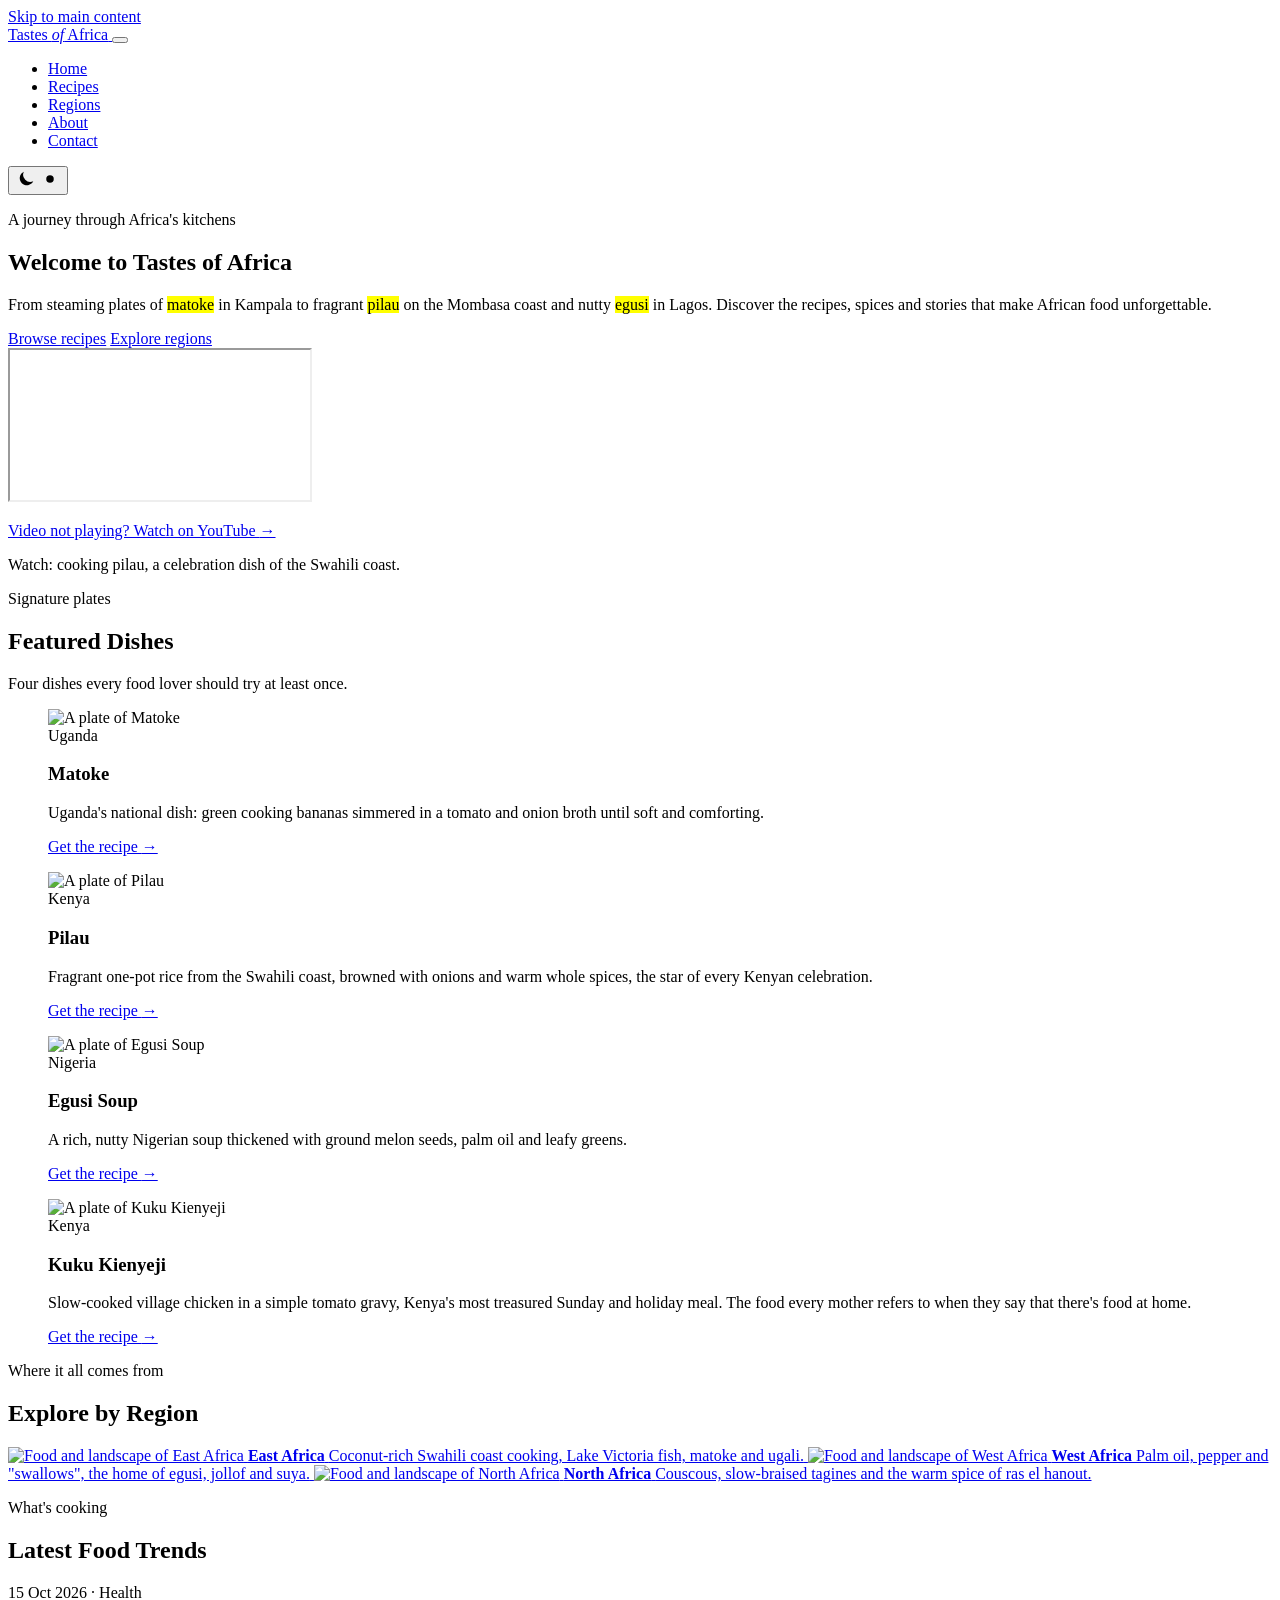
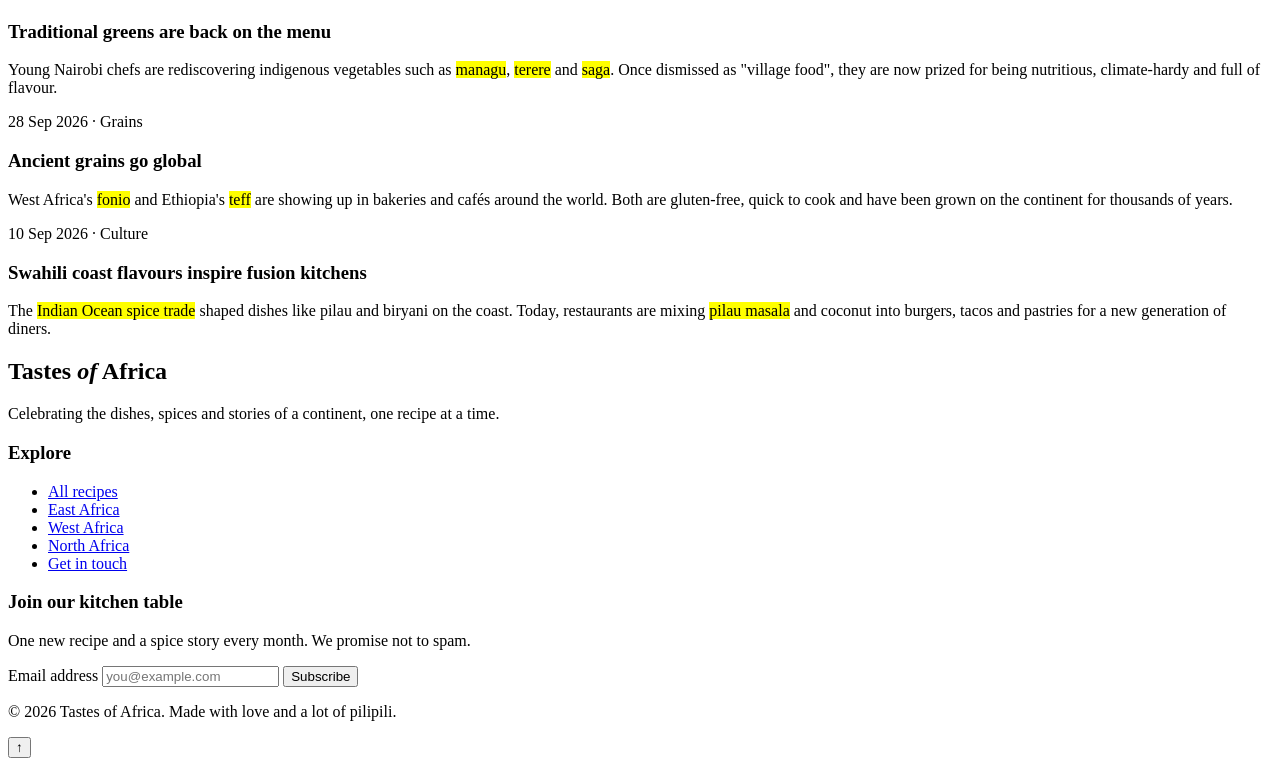
==== index.html @ 4f39ebf8 "Add home page with hero video, featured dishes, regions and food trends" ====
<!DOCTYPE html>
<html lang="en">
<head>
  <meta charset="UTF-8">
  <meta name="viewport" content="width=device-width, initial-scale=1.0">
  <meta name="description" content="Discover African cuisine: featured recipes, culinary regions and food trends.">
  <title>Home | Tastes of Africa</title>
  <link rel="preconnect" href="https://fonts.googleapis.com">
  <link rel="preconnect" href="https://fonts.gstatic.com" crossorigin>
  <link href="https://fonts.googleapis.com/css2?family=Abril+Fatface&family=Nunito+Sans:ital,wght@0,400;0,600;0,700;0,800;1,400&display=swap" rel="stylesheet">
  <link rel="stylesheet" href="styles.css">
</head>
<body>
  <a class="skip-link" href="#main">Skip to main content</a>

  <header class="site-header">
    <div class="container header-inner">
      <a href="index.html" class="logo" aria-label="Tastes of Africa – home">
        <span class="logo-text">Tastes <em>of</em> Africa</span>
      </a>

      <button class="nav-toggle" type="button" aria-expanded="false" aria-controls="site-nav" aria-label="Open menu">
        <span></span><span></span><span></span>
      </button>

      <nav id="site-nav" class="site-nav" aria-label="Main navigation">
        <ul>
        <li><a href="index.html" aria-current="page">Home</a></li>
        <li><a href="recipes.html">Recipes</a></li>
        <li><a href="regions.html">Regions</a></li>
        <li><a href="about.html">About</a></li>
        <li><a href="contact.html">Contact</a></li>
        </ul>
      </nav>

      <button class="theme-toggle" type="button" aria-label="Switch to dark mode" title="Toggle dark / light mode">
        <svg class="icon-moon" viewBox="0 0 24 24" width="20" height="20" aria-hidden="true" focusable="false"><path d="M20.7 14.6A8.5 8.5 0 0 1 9.4 3.3 8.5 8.5 0 1 0 20.7 14.6z"/></svg>
        <svg class="icon-sun" viewBox="0 0 24 24" width="20" height="20" aria-hidden="true" focusable="false"><circle cx="12" cy="12" r="4.5"/><path d="M12 1.5v3M12 19.5v3M1.5 12h3M19.5 12h3M4.6 4.6l2.1 2.1M17.3 17.3l2.1 2.1M4.6 19.4l2.1-2.1M17.3 6.7l2.1-2.1"/></svg>
      </button>
    </div>
  </header>

  <main id="main">
    <!-- ===================== HERO =====================
         The hero background image is set in styles.css (.hero → images/hero.jpg).
         IMAGE: replace images/hero.jpg with a large food photo (about 1920×1080). -->
    <section class="hero" aria-labelledby="hero-title">
      <div class="container hero-inner">
        <div class="hero-text">
          <p class="eyebrow">A journey through Africa's kitchens</p>
          <h1 id="hero-title">Welcome to <span>Tastes of Africa</span></h1>
          <p class="lead">From steaming plates of <mark>matoke</mark> in Kampala to fragrant <mark>pilau</mark> on the Mombasa coast and nutty <mark>egusi</mark> in Lagos. Discover the recipes, spices and stories that make African food unforgettable.</p>
          <div class="hero-actions">
            <a href="recipes.html" class="btn btn-accent">Browse recipes</a>
            <a href="regions.html" class="btn btn-ghost">Explore regions</a>
          </div>
        </div>
        <!-- YouTube video  -->
<div class="video-wrapper" data-video-id="50UG9I1t1rg">
  <iframe src="https://www.youtube.com/embed/50UG9I1t1rg" title="Cooking tutorial" loading="lazy"
    allow="accelerometer; autoplay; clipboard-write; encrypted-media; gyroscope; picture-in-picture; web-share"
    referrerpolicy="strict-origin-when-cross-origin" allowfullscreen></iframe>
</div>
        <p class="video-link"><a href="https://www.youtube.com/watch?v=50UG9I1t1rg" target="_blank" rel="noopener">Video not playing? Watch on YouTube <span aria-hidden="true">→</span></a></p>
          <p class="video-caption">Watch: cooking pilau, a celebration dish of the Swahili coast.</p>
        </div>
      </div>
    </section>

    <section class="section" aria-labelledby="featured-title">
      <div class="container">
        <header class="section-head">
          <p class="eyebrow">Signature plates</p>
          <h2 id="featured-title">Featured Dishes</h2>
          <p>Four dishes every food lover should try at least once.</p>
        </header>
        <div class="dish-grid">
        <figure class="dish-card reveal">
          <img src="images/matoke.jpg" alt="A plate of Matoke" loading="lazy" width="1200" height="800">
          <figcaption>
            <span class="tag tag-east-africa">Uganda</span>
            <h3>Matoke</h3>
            <p>Uganda's national dish: green cooking bananas simmered in a tomato and onion broth until soft and comforting.</p>
            <a href="recipes/matoke.html" class="text-link">Get the recipe <span aria-hidden="true">→</span></a>
          </figcaption>
        </figure>

        <figure class="dish-card reveal">
          <img src="images/pilau.jpg" alt="A plate of Pilau" loading="lazy" width="1200" height="800">
          <figcaption>
            <span class="tag tag-east-africa">Kenya</span>
            <h3>Pilau</h3>
            <p>Fragrant one-pot rice from the Swahili coast, browned with onions and warm whole spices, the star of every Kenyan celebration.</p>
            <a href="recipes/pilau.html" class="text-link">Get the recipe <span aria-hidden="true">→</span></a>
          </figcaption>
        </figure>

        <figure class="dish-card reveal">
          <img src="images/egusi.jpg" alt="A plate of Egusi Soup" loading="lazy" width="1200" height="800">
          <figcaption>
            <span class="tag tag-west-africa">Nigeria</span>
            <h3>Egusi Soup</h3>
            <p>A rich, nutty Nigerian soup thickened with ground melon seeds, palm oil and leafy greens.</p>
            <a href="recipes/egusi.html" class="text-link">Get the recipe <span aria-hidden="true">→</span></a>
          </figcaption>
        </figure>

        <figure class="dish-card reveal">
          <img src="images/kuku-kienyeji.jpg" alt="A plate of Kuku Kienyeji" loading="lazy" width="1200" height="800">
          <figcaption>
            <span class="tag tag-east-africa">Kenya</span>
            <h3>Kuku Kienyeji</h3>
            <p>Slow-cooked village chicken in a simple tomato gravy, Kenya's most treasured Sunday and holiday meal. The food every mother refers to when they say that there's food at home.</p>
            <a href="recipes/kuku-kienyeji.html" class="text-link">Get the recipe <span aria-hidden="true">→</span></a>
          </figcaption>
        </figure>
        </div>
      </div>
    </section>

    <!-- regions -->
    <section class="section section-alt" aria-labelledby="regions-title">
      <div class="container">
        <header class="section-head">
          <p class="eyebrow">Where it all comes from</p>
          <h2 id="regions-title">Explore by Region</h2>
        </header>
        <div class="region-grid">
        <a class="region-link reveal" href="regions/east-africa.html">
          <img src="images/east-africa.jpg" alt="Food and landscape of East Africa" loading="lazy" width="1200" height="800"> 
          <span class="region-link-text">
            <strong>East Africa</strong>
            <span>Coconut-rich Swahili coast cooking, Lake Victoria fish, matoke and ugali.</span>
          </span>
        </a>
        <a class="region-link reveal" href="regions/west-africa.html">
          <img src="images/west-africa.jpg" alt="Food and landscape of West Africa" loading="lazy" width="1200" height="800">
          <span class="region-link-text">
            <strong>West Africa</strong>
            <span>Palm oil, pepper and "swallows", the home of egusi, jollof and suya.</span>
          </span>
        </a>
        <a class="region-link reveal" href="regions/north-africa.html">
          <img src="images/north-africa.jpg" alt="Food and landscape of North Africa" loading="lazy" width="1200" height="800">
          <span class="region-link-text">
            <strong>North Africa</strong>
            <span>Couscous, slow-braised tagines and the warm spice of ras el hanout.</span>
          </span>
        </a>
        </div>
      </div>
    </section>

    <!-- food trends -->
    <section class="section" aria-labelledby="trends-title">
      <div class="container">
        <header class="section-head">
          <p class="eyebrow">What's cooking</p>
          <h2 id="trends-title">Latest Food Trends</h2>
        </header>
        <div class="trends-grid">
          <article class="trend reveal">
            <p class="trend-meta"><time datetime="2026-10-15">15 Oct 2026</time> · Health</p>
            <h3>Traditional greens are back on the menu</h3>
            <p>Young Nairobi chefs are rediscovering indigenous vegetables such as <mark>managu</mark>, <mark>terere</mark> and <mark>saga</mark>. Once dismissed as "village food", they are now prized for being nutritious, climate-hardy and full of flavour.</p>
          </article>
          <article class="trend reveal">
            <p class="trend-meta"><time datetime="2026-09-28">28 Sep 2026</time> · Grains</p>
            <h3>Ancient grains go global</h3>
            <p>West Africa's <mark>fonio</mark> and Ethiopia's <mark>teff</mark> are showing up in bakeries and cafés around the world. Both are gluten-free, quick to cook and have been grown on the continent for thousands of years.</p>
          </article>
          <article class="trend reveal">
            <p class="trend-meta"><time datetime="2026-09-10">10 Sep 2026</time> · Culture</p>
            <h3>Swahili coast flavours inspire fusion kitchens</h3>
            <p>The <mark>Indian Ocean spice trade</mark> shaped dishes like pilau and biryani on the coast. Today, restaurants are mixing <mark>pilau masala</mark> and coconut into burgers, tacos and pastries for a new generation of diners.</p>
          </article>
        </div>
      </div>
    </section>
  </main>

  <footer class="site-footer">
    <div class="container footer-grid">
      <section class="footer-brand" aria-labelledby="footer-title">
        <h2 id="footer-title" class="logo-text">Tastes <em>of</em> Africa</h2>
        <p>Celebrating the dishes, spices and stories of a continent, one recipe at a time.</p>
      </section>

      <nav class="footer-links" aria-label="Footer">
        <h3>Explore</h3>
        <ul>
          <li><a href="recipes.html">All recipes</a></li>
          <li><a href="regions/east-africa.html">East Africa</a></li>
          <li><a href="regions/west-africa.html">West Africa</a></li>
          <li><a href="regions/north-africa.html">North Africa</a></li>
          <li><a href="contact.html">Get in touch</a></li>
        </ul>
      </nav>

      <section class="newsletter" aria-labelledby="newsletter-title">
        <h3 id="newsletter-title">Join our kitchen table</h3>
        <p>One new recipe and a spice story every month. We promise not to spam.</p>
        <form class="newsletter-form" id="newsletter-form">
          <label for="newsletter-email" class="visually-hidden">Email address</label>
          <input type="email" id="newsletter-email" name="newsletter-email" placeholder="you@example.com" required>
          <button type="submit" class="btn btn-accent">Subscribe</button>
        </form>
        <p class="newsletter-msg" aria-live="polite"></p>
      </section>
    </div>

    <div class="container footer-bottom">
      <p>&copy; <span id="year">2026</span> Tastes of Africa. Made with love and a lot of pilipili.</p>
    </div>
  </footer>

  <button class="back-to-top" type="button" aria-label="Back to top">↑</button>

  <script src="script.js"></script>
</body>
</html>
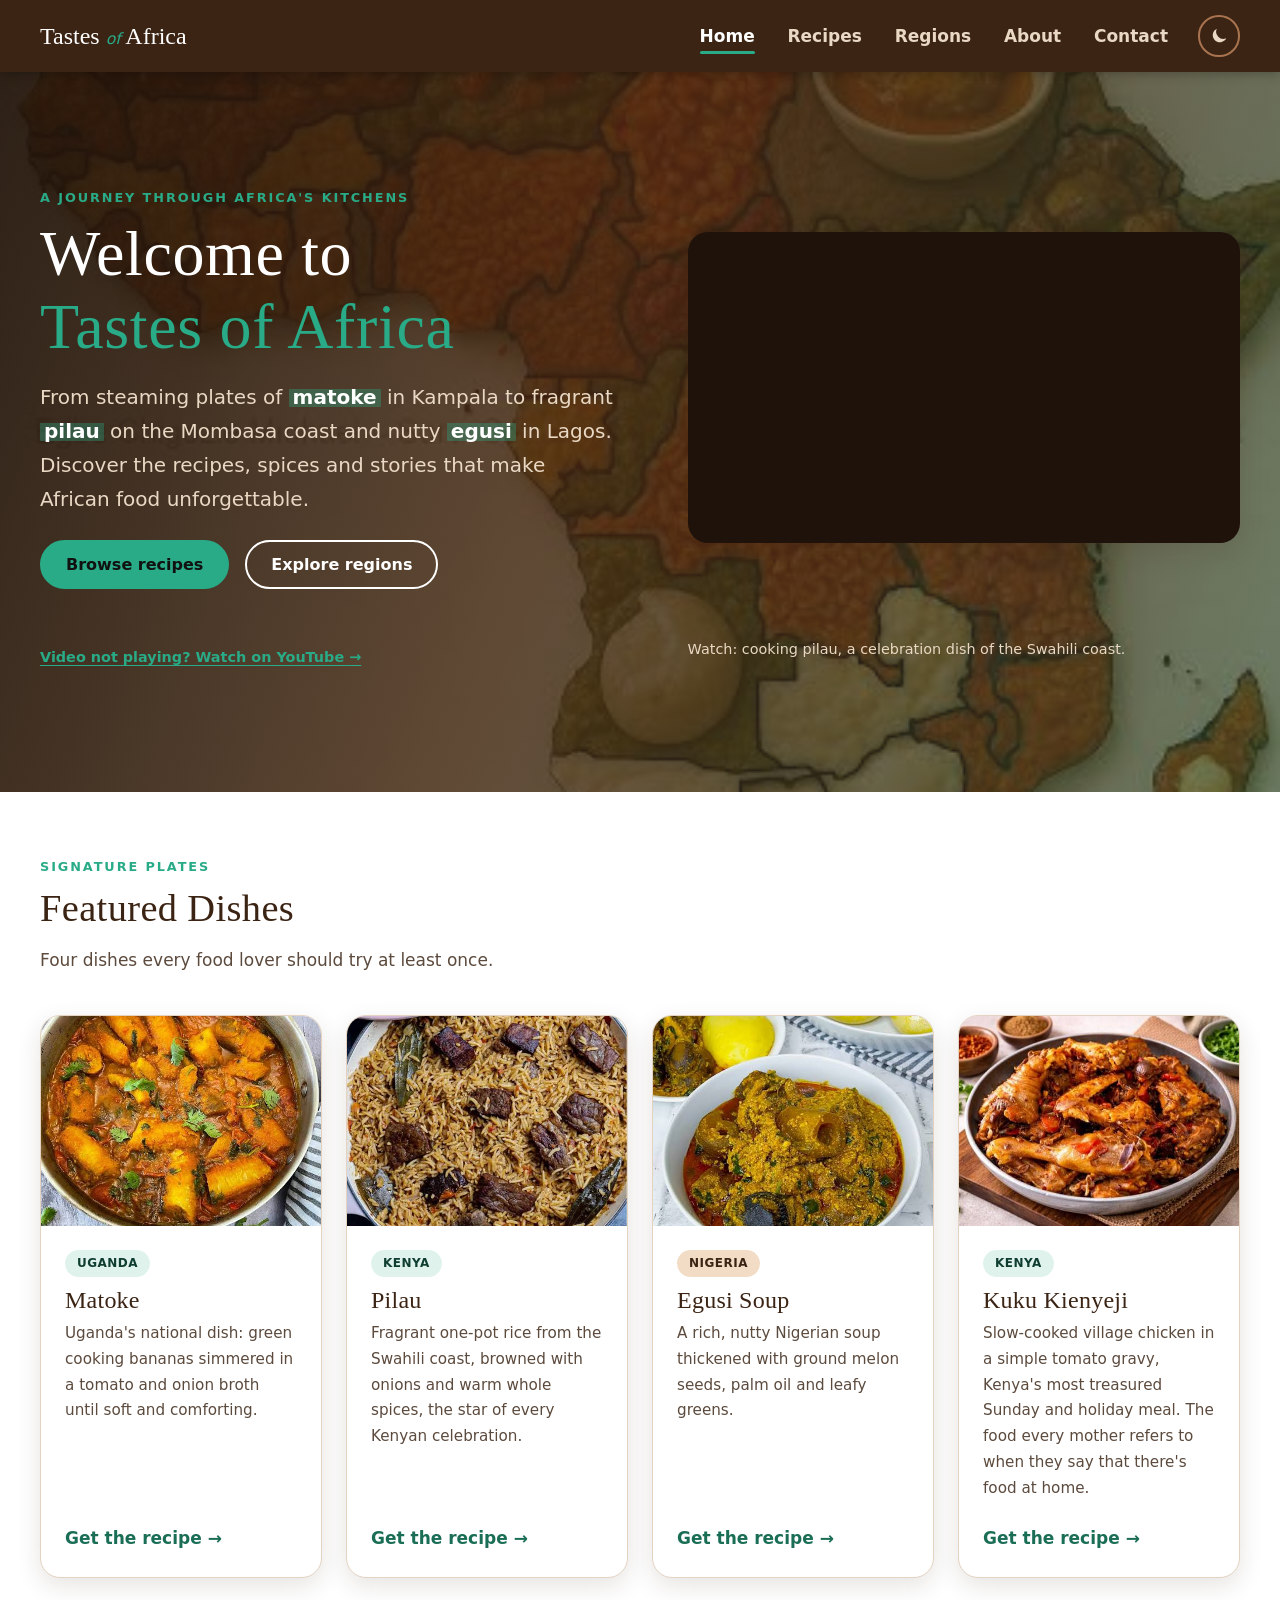
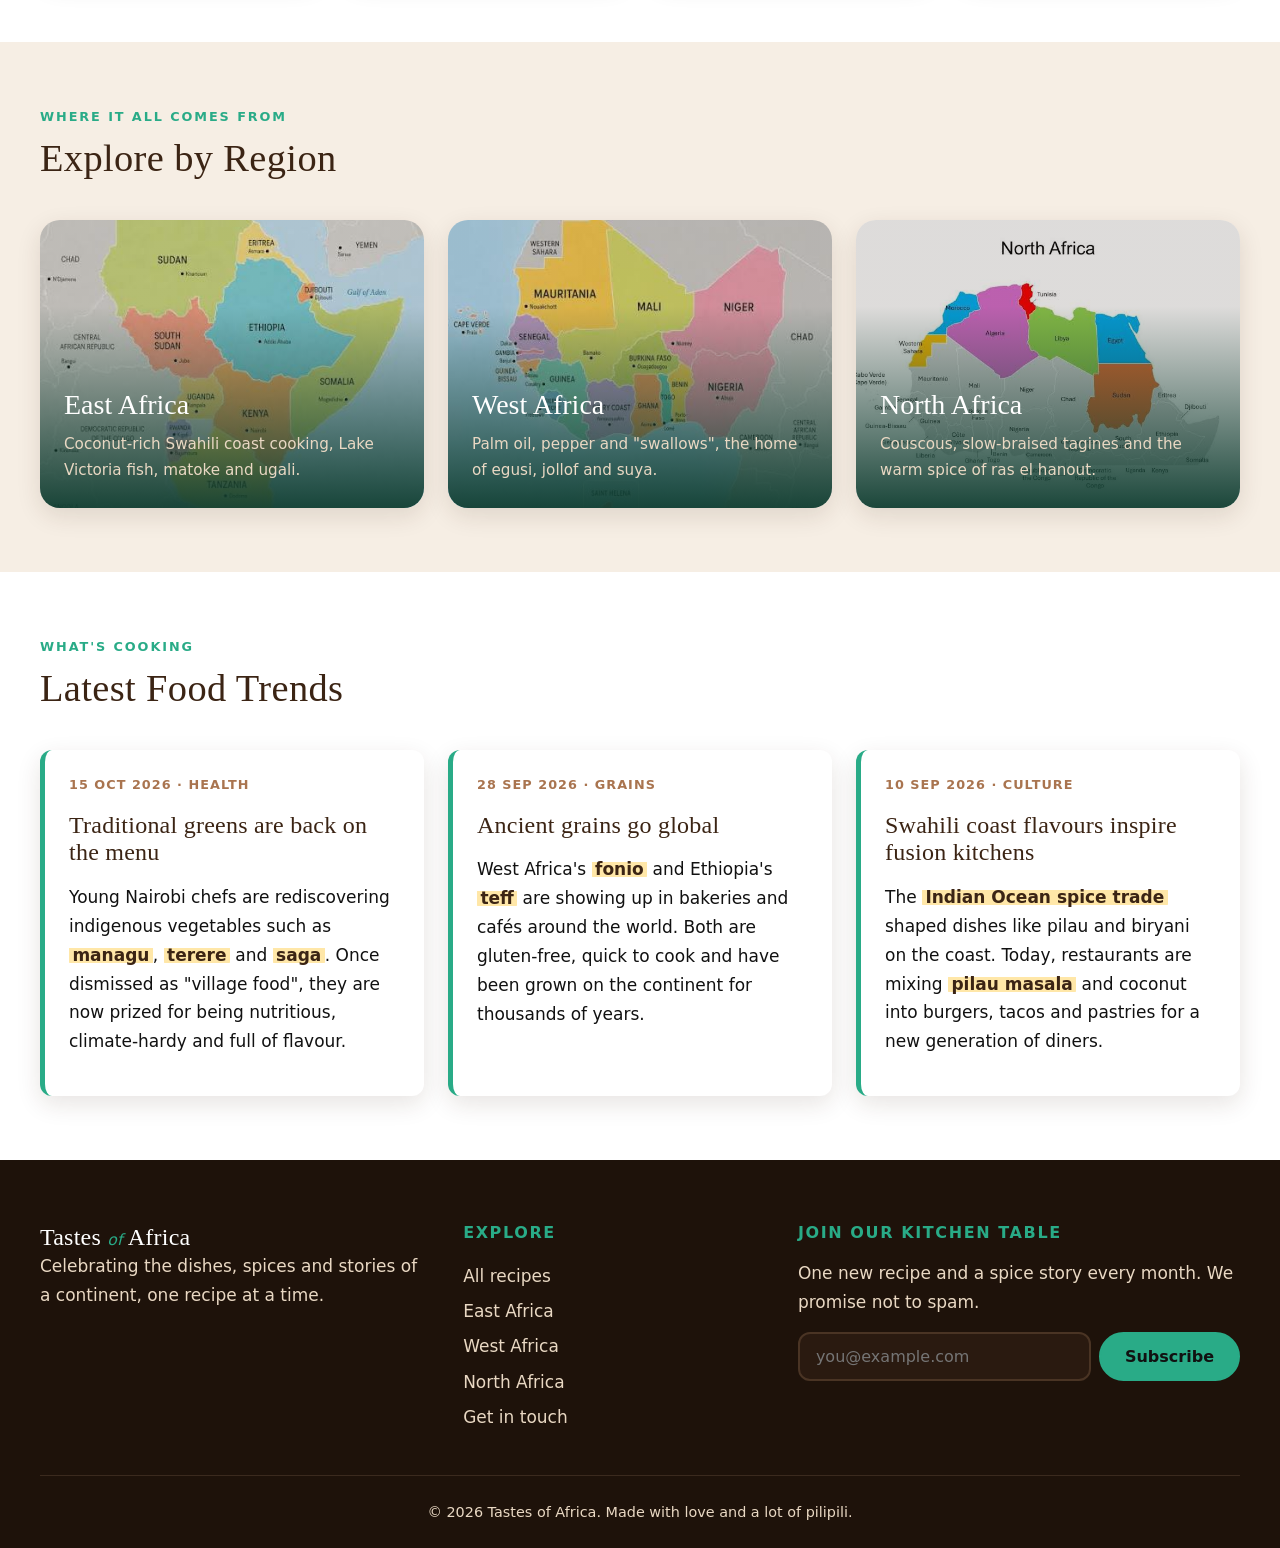
==== commit a32da9c8: "Update Google Fonts link on all pages" ====
--- a/index.html
+++ b/index.html
@@ -7,7 +7,7 @@
   <title>Home | Tastes of Africa</title>
   <link rel="preconnect" href="https://fonts.googleapis.com">
   <link rel="preconnect" href="https://fonts.gstatic.com" crossorigin>
-  <link href="https://fonts.googleapis.com/css2?family=Abril+Fatface&family=Nunito+Sans:ital,wght@0,400;0,600;0,700;0,800;1,400&display=swap" rel="stylesheet">
+  <link href="https://fonts.googleapis.com/css2?family=DM+Serif+Display&family=Mulish:ital,wght@0,400;0,600;0,700;0,800;1,400&display=swap" rel="stylesheet">
   <link rel="stylesheet" href="styles.css">
 </head>
 <body>
--- a/styles.css
+++ b/styles.css
@@ -0,0 +1,1435 @@
+:root {
+  --brown-950: #1e120a;
+  --brown-900: #3b2414;
+  --brown-700: #6f4321;
+  --brown-500: #a9744f;
+  --brown-200: #e9d8c3;
+  --brown-100: #f6eee4;
+
+  --green-900: #0f3d30;
+  --green-700: #1b6e56;
+  --green-500: #29ab87;
+  --green-100: #dff3ec;
+
+  --white: #ffffff;
+  --black: #111111;
+
+  --bg: var(--white);
+  --bg-alt: var(--brown-100);
+  --surface: var(--white);
+  --text: var(--black);
+  --text-muted: #5c4a3d;
+  --heading: var(--brown-900);
+  --primary: var(--green-700);
+  --primary-hover: var(--green-900);
+  --accent: var(--green-500);
+  --border: #e3d3c0;
+  --mark-bg: #ffe7a8;
+  --mark-text: var(--brown-900);
+  --error: #b3261e;
+  --shadow: 0 0.5rem 1.5rem rgba(59, 36, 20, 0.12);
+  --shadow-lg: 0 1rem 2.5rem rgba(59, 36, 20, 0.2);
+
+  --font-heading: "Abril Fatface", Georgia, "Times New Roman", serif;
+  --font-body: "Nunito Sans", system-ui, -apple-system, "Segoe UI", sans-serif;
+
+  --space-xs: 0.5rem;
+  --space-sm: 1rem;
+  --space-md: 1.5rem;
+  --space-lg: 2.5rem;
+  --space-xl: 4rem;
+
+  --radius: 0.75rem;
+  --radius-lg: 1.25rem;
+  --max-width: 75rem;
+  --header-h: 4.5rem;
+}
+
+:root[data-theme="dark"] {
+  --bg: #17100b;
+  --bg-alt: #22170f;
+  --surface: #2b1d13;
+  --text: #f3ebe2;
+  --text-muted: #c9b6a3;
+  --heading: #f6eee4;
+  --primary: var(--green-500);
+  --primary-hover: #3fd0a6;
+  --accent: var(--green-500);
+  --border: #4a3424;
+  --mark-bg: #6f4321;
+  --mark-text: #ffe7a8;
+  --shadow: 0 0.5rem 1.5rem rgba(0, 0, 0, 0.45);
+  --shadow-lg: 0 1rem 2.5rem rgba(0, 0, 0, 0.6);
+  color-scheme: dark;
+}
+
+*,
+*::before,
+*::after {
+  box-sizing: border-box;
+}
+
+html {
+  font-size: 100%;
+  scroll-behavior: smooth;
+  scroll-padding-top: var(--header-h);
+}
+
+body {
+  margin: 0;
+  font-family: var(--font-body);
+  font-size: 1.0625rem;
+  line-height: 1.7;
+  color: var(--text);
+  background-color: var(--bg);
+  transition: background-color 0.3s ease, color 0.3s ease;
+}
+
+h1, h2, h3 {
+  font-family: var(--font-heading);
+  font-weight: 400;
+  color: var(--heading);
+  line-height: 1.15;
+  margin: 0 0 var(--space-sm);
+  letter-spacing: 0.01em;
+}
+
+h1 { font-size: clamp(2.25rem, 5vw + 1rem, 4rem); }
+h2 { font-size: clamp(1.6rem, 2.5vw + 0.8rem, 2.4rem); }
+h3 { font-size: clamp(1.25rem, 1vw + 0.9rem, 1.5rem); }
+
+p { margin: 0 0 var(--space-sm); }
+
+img,
+iframe {
+  max-width: 100%;
+  display: block;
+}
+
+img {
+  height: auto;
+
+  background-color: var(--brown-200);
+}
+
+a {
+  color: var(--primary);
+  text-decoration-thickness: 0.08em;
+  text-underline-offset: 0.2em;
+  transition: color 0.2s ease;
+}
+
+a:hover { color: var(--primary-hover); }
+
+mark {
+  background: linear-gradient(transparent 15%, var(--mark-bg) 15%, var(--mark-bg) 90%, transparent 90%);
+  color: var(--mark-text);
+  padding: 0 0.2em;
+  border-radius: 0.2em;
+  font-weight: 700;
+}
+
+ul, ol { padding-left: 1.25rem; }
+
+:focus-visible {
+  outline: 3px solid var(--accent);
+  outline-offset: 3px;
+}
+
+.container {
+  width: min(100% - 2rem, var(--max-width));
+  margin-inline: auto;
+}
+
+.narrow { max-width: 50rem; }
+
+.hidden { display: none !important; }
+
+.visually-hidden {
+  position: absolute;
+  width: 1px;
+  height: 1px;
+  overflow: hidden;
+  clip: rect(0 0 0 0);
+  white-space: nowrap;
+}
+
+.muted { color: var(--text-muted); font-size: 0.9em; font-weight: 400; }
+
+.skip-link {
+  position: absolute;
+  left: 1rem;
+  top: -3rem;
+  background: var(--primary);
+  color: var(--white);
+  padding: 0.5rem 1rem;
+  border-radius: var(--radius);
+  z-index: 200;
+}
+.skip-link:focus { top: 1rem; }
+
+.eyebrow {
+  text-transform: uppercase;
+  letter-spacing: 0.15em;
+  font-size: 0.8rem;
+  font-weight: 800;
+  color: var(--accent);
+  margin-bottom: var(--space-xs);
+}
+
+.lead {
+  font-size: clamp(1.05rem, 0.5vw + 1rem, 1.25rem);
+  color: var(--text-muted);
+}
+
+.btn {
+  display: inline-flex;
+  align-items: center;
+  justify-content: center;
+  gap: 0.4rem;
+  padding: 0.8rem 1.5rem;
+  border: 2px solid var(--primary);
+  border-radius: 999px;
+  background: var(--primary);
+  color: var(--white);
+  font: 700 1rem/1.2 var(--font-body);
+  text-decoration: none;
+  cursor: pointer;
+  transition: background-color 0.2s ease, transform 0.2s ease, box-shadow 0.2s ease;
+}
+
+.btn:hover {
+  background: var(--primary-hover);
+  border-color: var(--primary-hover);
+  color: var(--white);
+  transform: translateY(-2px);
+  box-shadow: var(--shadow);
+}
+
+.btn-accent {
+  background: var(--green-500);
+  border-color: var(--green-500);
+  color: var(--black);
+}
+.btn-accent:hover { background: #3fd0a6; border-color: #3fd0a6; color: var(--black); }
+
+.btn-ghost {
+  background: transparent;
+  border-color: var(--white);
+  color: var(--white);
+}
+.btn-ghost:hover { background: var(--white); border-color: var(--white); color: var(--brown-900); }
+
+.btn-small { padding: 0.55rem 1.1rem; font-size: 0.9rem; }
+.btn-block { width: 100%; }
+
+.text-link {
+  font-weight: 800;
+  text-decoration: none;
+}
+.text-link:hover { text-decoration: underline; }
+
+.tag {
+  display: inline-block;
+  padding: 0.2rem 0.75rem;
+  border-radius: 999px;
+  font-size: 0.75rem;
+  font-weight: 800;
+  letter-spacing: 0.04em;
+  text-transform: uppercase;
+  text-decoration: none;
+  background: var(--green-100);
+  color: var(--green-900);
+}
+.tag-west-africa  { background: #f3dcc6; color: var(--brown-900); }
+.tag-north-africa { background: var(--brown-200); color: var(--brown-700); }
+:root[data-theme="dark"] .tag { filter: brightness(0.9); }
+
+.site-header {
+  position: sticky;
+  top: 0;
+  z-index: 100;
+  background: var(--brown-900);
+  color: var(--white);
+  box-shadow: 0 2px 10px rgba(0, 0, 0, 0.25);
+}
+
+.header-inner {
+  display: flex;
+  align-items: center;
+  justify-content: space-between;
+  gap: var(--space-sm);
+  min-height: var(--header-h);
+}
+
+.logo {
+  display: flex;
+  align-items: center;
+  gap: 0.5rem;
+  text-decoration: none;
+  color: var(--white);
+}
+.logo:hover { color: var(--white); }
+
+.logo-text {
+  font-family: var(--font-heading);
+  font-size: 1.5rem;
+  color: var(--white);
+  margin: 0;
+}
+.logo-text em {
+  font-family: var(--font-body);
+  font-style: italic;
+  font-size: 0.65em;
+  color: var(--green-500);
+}
+
+.site-nav { margin-left: auto; }
+
+.site-nav ul {
+  display: flex;
+  gap: 0.25rem;
+  list-style: none;
+  margin: 0;
+  padding: 0;
+}
+
+.site-nav a {
+  position: relative;
+  display: block;
+  padding: 0.5rem 0.9rem;
+  color: var(--brown-200);
+  font-weight: 700;
+  text-decoration: none;
+  border-radius: var(--radius);
+}
+
+.site-nav a::after {
+  content: "";
+  position: absolute;
+  left: 0.9rem;
+  right: 0.9rem;
+  bottom: 0.3rem;
+  height: 3px;
+  border-radius: 3px;
+  background: var(--green-500);
+  transform: scaleX(0);
+  transform-origin: left;
+  transition: transform 0.25s ease;
+}
+
+.site-nav a:hover,
+.site-nav a[aria-current="page"] { color: var(--white); }
+
+.site-nav a:hover::after,
+.site-nav a[aria-current="page"]::after { transform: scaleX(1); }
+
+.theme-toggle {
+  flex-shrink: 0;
+  display: grid;
+  place-items: center;
+  padding: 0;
+  color: var(--brown-200);
+  width: 2.6rem;
+  height: 2.6rem;
+  border: 2px solid var(--brown-500);
+  border-radius: 50%;
+  background: transparent;
+  font-size: 1.1rem;
+  cursor: pointer;
+  transition: background-color 0.2s ease, transform 0.3s ease;
+}
+.theme-toggle:hover { background: var(--brown-700); color: var(--white); transform: rotate(20deg); }
+.theme-toggle svg { fill: currentColor; stroke: currentColor; stroke-width: 0; }
+.theme-toggle .icon-sun { stroke-width: 2; stroke-linecap: round; }
+.theme-toggle .icon-sun,
+:root[data-theme="dark"] .theme-toggle .icon-moon { display: none; }
+:root[data-theme="dark"] .theme-toggle .icon-sun { display: block; color: #ffe7a8; }
+
+.nav-toggle {
+  display: none;
+  flex-direction: column;
+  justify-content: center;
+  gap: 5px;
+  width: 2.6rem;
+  height: 2.6rem;
+  padding: 0.5rem;
+  margin-left: auto;
+  border: 0;
+  border-radius: var(--radius);
+  background: transparent;
+  cursor: pointer;
+}
+.nav-toggle span {
+  display: block;
+  height: 3px;
+  border-radius: 2px;
+  background: var(--white);
+  transition: transform 0.3s ease, opacity 0.3s ease;
+}
+.nav-toggle[aria-expanded="true"] span:nth-child(1) { transform: translateY(8px) rotate(45deg); }
+.nav-toggle[aria-expanded="true"] span:nth-child(2) { opacity: 0; }
+.nav-toggle[aria-expanded="true"] span:nth-child(3) { transform: translateY(-8px) rotate(-45deg); }
+
+.hero {
+  position: relative;
+  color: var(--white);
+  padding: clamp(3rem, 8vw, 6rem) 0;
+  min-height: 80vh;
+  display: flex;
+  align-items: center;
+
+  background:
+    linear-gradient(110deg, rgba(30, 18, 10, 0.92) 0%, rgba(59, 36, 20, 0.78) 45%, rgba(15, 61, 48, 0.55) 100%),
+    url("images/hero.jpg") center / cover no-repeat;
+  background-color: var(--brown-900);
+}
+
+.hero-inner {
+  display: grid;
+  grid-template-columns: 1.1fr 1fr;
+  gap: var(--space-lg);
+  align-items: center;
+}
+
+.hero h1 { color: var(--white); }
+.hero h1 span { color: var(--green-500); display: block; }
+.hero .lead { color: var(--brown-200); max-width: 36rem; }
+.hero .eyebrow { color: var(--green-500); }
+.hero mark { --mark-bg: rgba(41, 171, 135, 0.35); --mark-text: var(--white); }
+
+.hero-actions {
+  display: flex;
+  flex-wrap: wrap;
+  gap: var(--space-sm);
+  margin-top: var(--space-md);
+}
+
+.hero-video .video-wrapper {
+  border: 4px solid rgba(255, 255, 255, 0.15);
+  box-shadow: var(--shadow-lg);
+}
+
+.video-caption {
+  margin-top: var(--space-xs);
+  font-size: 0.9rem;
+  color: var(--brown-200);
+}
+
+.video-wrapper {
+  position: relative;
+  aspect-ratio: 16 / 9;
+  border-radius: var(--radius-lg);
+  overflow: hidden;
+  background: var(--brown-950);
+  box-shadow: var(--shadow);
+}
+.video-wrapper iframe {
+  position: absolute;
+  inset: 0;
+  width: 100%;
+  height: 100%;
+  border: 0;
+}
+
+.video-link {
+  margin: 0.6rem 0 0;
+  font-size: 0.9rem;
+}
+.video-link a { font-weight: 700; }
+.hero .video-link a { color: var(--green-500); }
+.hero .video-link a:hover { color: var(--white); }
+
+.video-notice {
+  position: absolute;
+  inset: 0;
+  z-index: 1;
+  display: flex;
+  flex-direction: column;
+  justify-content: center;
+  align-items: center;
+  gap: 0.4rem;
+  padding: var(--space-md);
+  text-align: center;
+  background: rgba(30, 18, 10, 0.92);
+  color: var(--brown-200);
+  font-size: 0.95rem;
+}
+.video-notice strong { color: var(--white); font-size: 1.05rem; }
+
+.map-wrapper {
+  aspect-ratio: 16 / 10;
+  border-radius: var(--radius-lg);
+  overflow: hidden;
+  border: 1px solid var(--border);
+  box-shadow: var(--shadow);
+}
+.map-wrapper iframe {
+  width: 100%;
+  height: 100%;
+  border: 0;
+
+  filter: sepia(0.25) saturate(0.9);
+}
+:root[data-theme="dark"] .map-wrapper iframe { filter: invert(0.9) hue-rotate(180deg) saturate(0.6); }
+
+.section { padding: var(--space-xl) 0; }
+.section-alt { background: var(--bg-alt); }
+
+.section-head {
+  max-width: 40rem;
+  margin-bottom: var(--space-lg);
+}
+.section-head p:last-child { color: var(--text-muted); }
+
+.dish-grid {
+  display: grid;
+  grid-template-columns: repeat(auto-fit, minmax(15rem, 1fr));
+  gap: var(--space-md);
+}
+
+.dish-card {
+  margin: 0;
+  display: flex;
+  flex-direction: column;
+  background: var(--surface);
+  border-radius: var(--radius-lg);
+  overflow: hidden;
+  box-shadow: var(--shadow);
+  border: 1px solid var(--border);
+  transition: transform 0.3s ease, box-shadow 0.3s ease;
+}
+.dish-card:hover { transform: translateY(-6px); box-shadow: var(--shadow-lg); }
+
+.dish-card img {
+  aspect-ratio: 4 / 3;
+  object-fit: cover;
+  width: 100%;
+}
+
+.dish-card figcaption {
+  display: flex;
+  flex-direction: column;
+  align-items: flex-start;
+  gap: 0.4rem;
+  padding: var(--space-md);
+  flex: 1;
+}
+.dish-card figcaption h3 { margin: 0.25rem 0 0; }
+.dish-card figcaption p { font-size: 0.95rem; color: var(--text-muted); flex: 1; }
+
+.region-grid {
+  display: grid;
+  grid-template-columns: repeat(auto-fit, minmax(16rem, 1fr));
+  gap: var(--space-md);
+}
+
+.region-link {
+  position: relative;
+  display: block;
+  border-radius: var(--radius-lg);
+  overflow: hidden;
+  min-height: 18rem;
+  color: var(--white);
+  text-decoration: none;
+  box-shadow: var(--shadow);
+}
+.region-link img {
+  position: absolute;
+  inset: 0;
+  width: 100%;
+  height: 100%;
+  object-fit: cover;
+  transition: transform 0.6s ease;
+}
+.region-link::after {
+  content: "";
+  position: absolute;
+  inset: 0;
+  background: linear-gradient(to top, rgba(15, 61, 48, 0.95), rgba(30, 18, 10, 0.15) 70%);
+}
+.region-link:hover { color: var(--white); }
+.region-link:hover img { transform: scale(1.08); }
+
+.region-link-text {
+  position: absolute;
+  inset: auto 0 0 0;
+  z-index: 1;
+  display: flex;
+  flex-direction: column;
+  gap: 0.25rem;
+  padding: var(--space-md);
+}
+.region-link-text strong { font-family: var(--font-heading); font-size: 1.75rem; font-weight: 400; }
+.region-link-text span { color: var(--brown-200); font-size: 0.95rem; }
+
+.trends-grid {
+  display: grid;
+  grid-template-columns: repeat(auto-fit, minmax(17rem, 1fr));
+  gap: var(--space-md);
+}
+
+.trend {
+  padding: var(--space-md);
+  background: var(--surface);
+  border-left: 5px solid var(--accent);
+  border-radius: var(--radius);
+  box-shadow: var(--shadow);
+}
+.trend-meta {
+  font-size: 0.8rem;
+  font-weight: 800;
+  text-transform: uppercase;
+  letter-spacing: 0.08em;
+  color: var(--brown-500);
+}
+
+.page-banner {
+  padding: clamp(3rem, 7vw, 5rem) 0;
+  background:
+    radial-gradient(circle at 85% 20%, rgba(41, 171, 135, 0.35), transparent 45%),
+    linear-gradient(135deg, var(--brown-900), var(--brown-700));
+  color: var(--white);
+}
+.page-banner h1 { color: var(--white); margin-bottom: var(--space-xs); }
+.page-banner .lead { color: var(--brown-200); max-width: 42rem; }
+.page-banner .eyebrow { color: var(--green-500); }
+.page-banner mark { --mark-bg: rgba(41, 171, 135, 0.35); --mark-text: var(--white); }
+
+.breadcrumb ol {
+  display: flex;
+  flex-wrap: wrap;
+  gap: 0.25rem;
+  list-style: none;
+  padding: 0;
+  margin: var(--space-md) 0 var(--space-sm);
+  font-size: 0.9rem;
+}
+.breadcrumb li + li::before { content: "›"; margin-right: 0.35rem; color: var(--brown-500); }
+.breadcrumb [aria-current] { font-weight: 700; }
+.page-banner .breadcrumb ol { margin-top: 0; }
+.page-banner .breadcrumb a,
+.page-banner .breadcrumb li { color: var(--brown-200); }
+
+.filter-bar {
+  display: flex;
+  flex-wrap: wrap;
+  gap: 0.6rem;
+  margin-bottom: var(--space-sm);
+}
+
+.filter-btn {
+  padding: 0.6rem 1.2rem;
+  border: 2px solid var(--border);
+  border-radius: 999px;
+  background: var(--surface);
+  color: var(--text);
+  font: 700 0.95rem var(--font-body);
+  cursor: pointer;
+  transition: all 0.2s ease;
+}
+.filter-btn:hover { border-color: var(--primary); color: var(--primary); }
+.filter-btn.active {
+  background: var(--brown-900);
+  border-color: var(--brown-900);
+  color: var(--white);
+}
+:root[data-theme="dark"] .filter-btn.active { background: var(--green-500); border-color: var(--green-500); color: var(--black); }
+
+.filter-status {
+  font-size: 0.9rem;
+  color: var(--text-muted);
+  margin-bottom: var(--space-md);
+}
+
+.recipe-grid {
+  display: grid;
+  grid-template-columns: repeat(auto-fill, minmax(17rem, 1fr));
+  gap: var(--space-md);
+}
+
+.recipe-card {
+  display: flex;
+  flex-direction: column;
+  background: var(--surface);
+  border: 1px solid var(--border);
+  border-radius: var(--radius-lg);
+  overflow: hidden;
+  box-shadow: var(--shadow);
+  transition: transform 0.3s ease, box-shadow 0.3s ease;
+}
+.recipe-card:hover { transform: translateY(-5px); box-shadow: var(--shadow-lg); }
+
+.recipe-card img {
+  width: 100%;
+  aspect-ratio: 3 / 2;
+  object-fit: cover;
+}
+
+.card-body {
+  padding: var(--space-md) var(--space-md) 0;
+  flex: 1;
+}
+.card-body h3 { margin: 0.6rem 0 0.4rem; }
+.card-body h3 a { color: var(--heading); text-decoration: none; }
+.card-body h3 a:hover { color: var(--primary); }
+.card-body p { font-size: 0.95rem; color: var(--text-muted); }
+
+.card-meta {
+  display: flex;
+  flex-wrap: wrap;
+  gap: 0.4rem 0;
+  list-style: none;
+  padding: 0;
+  margin: 0;
+  font-size: 0.85rem;
+  font-weight: 700;
+  color: var(--brown-700);
+}
+.card-meta li + li::before { content: "·"; margin: 0 0.6rem; color: var(--brown-500); }
+:root[data-theme="dark"] .card-meta { color: var(--brown-500); }
+
+.card-actions {
+  display: flex;
+  justify-content: space-between;
+  align-items: center;
+  gap: 0.5rem;
+  padding: var(--space-md);
+}
+
+.fav-btn {
+  display: inline-flex;
+  align-items: center;
+  gap: 0.35rem;
+  padding: 0.5rem 0.9rem;
+  border: 2px solid var(--border);
+  border-radius: 999px;
+  background: transparent;
+  color: var(--text);
+  font: 700 0.9rem var(--font-body);
+  cursor: pointer;
+  transition: all 0.2s ease;
+}
+.fav-btn .heart {
+  flex-shrink: 0;
+  fill: none;
+  stroke: var(--brown-500);
+  stroke-width: 2;
+  stroke-linejoin: round;
+  transition: fill 0.2s ease, stroke 0.2s ease, transform 0.2s ease;
+}
+.fav-btn:hover { border-color: #d62839; }
+.fav-btn:hover .heart { stroke: #d62839; }
+
+.fav-btn.is-fav {
+  border-color: #d62839;
+  background: #fde8ea;
+  color: #a4161a;
+}
+.fav-btn.is-fav .heart { fill: #d62839; stroke: #d62839; animation: pop 0.35s ease; }
+:root[data-theme="dark"] .fav-btn.is-fav { background: rgba(214, 40, 57, 0.18); color: #ff8a95; }
+
+.empty-state {
+  padding: var(--space-lg);
+  text-align: center;
+  border: 2px dashed var(--border);
+  border-radius: var(--radius-lg);
+  color: var(--text-muted);
+}
+
+.recipe-hero {
+  display: grid;
+  grid-template-columns: 1fr 1.1fr;
+  gap: var(--space-lg);
+  align-items: center;
+  padding-bottom: var(--space-lg);
+}
+.recipe-hero h1 { margin: 0.75rem 0 0; }
+
+.recipe-subtitle {
+  font-size: 1.2rem;
+  font-weight: 700;
+  color: var(--accent);
+}
+
+.recipe-facts {
+  display: flex;
+  flex-wrap: wrap;
+  gap: var(--space-sm);
+  list-style: none;
+  padding: 0;
+  margin: var(--space-md) 0;
+}
+.recipe-facts li {
+  display: flex;
+  flex-direction: column;
+  padding: 0.6rem 1rem;
+  background: var(--bg-alt);
+  border-radius: var(--radius);
+  border: 1px solid var(--border);
+}
+.recipe-facts span { font-size: 0.75rem; text-transform: uppercase; letter-spacing: 0.08em; color: var(--text-muted); }
+.recipe-facts strong { font-size: 1.05rem; }
+
+.recipe-figure { margin: 0; }
+.recipe-figure img {
+  width: 100%;
+  aspect-ratio: 3 / 2;
+  object-fit: cover;
+  border-radius: var(--radius-lg);
+  box-shadow: var(--shadow-lg);
+}
+.recipe-figure figcaption {
+  margin-top: 0.6rem;
+  font-size: 0.9rem;
+  font-style: italic;
+  color: var(--text-muted);
+}
+
+.recipe-about {
+  max-width: 50rem;
+  padding: var(--space-lg) 0;
+  border-top: 1px solid var(--border);
+}
+
+.recipe-layout {
+  display: grid;
+  grid-template-columns: minmax(16rem, 22rem) 1fr;
+  gap: var(--space-lg);
+  align-items: start;
+  padding-bottom: var(--space-xl);
+}
+
+.recipe-main {
+  display: grid;
+  gap: var(--space-lg);
+  min-width: 0;
+}
+
+.ingredients-card {
+  position: sticky;
+  top: calc(var(--header-h) + 1rem);
+  padding: var(--space-md);
+  background: var(--green-900);
+  color: var(--white);
+  border-radius: var(--radius-lg);
+  box-shadow: var(--shadow-lg);
+}
+.ingredients-card h2 { color: var(--white); font-size: 1.75rem; }
+
+.ingredients-list {
+  list-style: none;
+  padding: 0;
+  margin: var(--space-sm) 0;
+}
+.ingredients-list li {
+  position: relative;
+  padding: 0.55rem 0 0.55rem 1.6rem;
+  border-bottom: 1px dashed rgba(255, 255, 255, 0.2);
+  font-size: 0.97rem;
+  line-height: 1.5;
+}
+.ingredients-list li::before {
+  content: "";
+  position: absolute;
+  left: 0.2rem;
+  top: 1rem;
+  width: 0.6rem;
+  height: 0.6rem;
+  border-radius: 50%;
+  background: var(--green-500);
+}
+.qty {
+  font-weight: 800;
+  color: #ffe7a8;
+  transition: color 0.3s ease;
+}
+.qty.updated { animation: flash 0.6s ease; }
+
+.serve-with { font-size: 0.92rem; color: var(--green-100); margin: 0; }
+
+.scaler {
+  display: flex;
+  align-items: center;
+  justify-content: space-between;
+  gap: 0.75rem;
+  padding: 0.6rem 0.8rem;
+  background: rgba(255, 255, 255, 0.08);
+  border-radius: var(--radius);
+}
+.scaler label { font-weight: 800; }
+.scaler-controls { display: flex; align-items: center; gap: 0.4rem; }
+.scaler-btn {
+  width: 2.2rem;
+  height: 2.2rem;
+  border: 0;
+  border-radius: 50%;
+  background: var(--green-500);
+  color: var(--black);
+  font-size: 1.25rem;
+  font-weight: 800;
+  cursor: pointer;
+  transition: transform 0.15s ease;
+}
+.scaler-btn:hover { transform: scale(1.1); }
+.scaler input {
+  width: 3.5rem;
+  padding: 0.35rem;
+  text-align: center;
+  border: 2px solid transparent;
+  border-radius: 0.5rem;
+  font: 800 1rem var(--font-body);
+}
+
+.hint { color: var(--text-muted); font-size: 0.9rem; }
+
+.step {
+  margin-bottom: 0.75rem;
+  background: var(--surface);
+  border: 1px solid var(--border);
+  border-radius: var(--radius);
+  overflow: hidden;
+  transition: box-shadow 0.2s ease;
+}
+.step[open] { box-shadow: var(--shadow); border-color: var(--accent); }
+
+.step summary {
+  display: flex;
+  align-items: center;
+  gap: 0.8rem;
+  padding: 1rem 1.2rem;
+  font-weight: 800;
+  font-size: 1.05rem;
+  cursor: pointer;
+  list-style: none;
+  background: var(--bg-alt);
+}
+.step summary::-webkit-details-marker { display: none; }
+.step summary::after {
+  content: "+";
+  margin-left: auto;
+  font-size: 1.4rem;
+  color: var(--primary);
+  transition: transform 0.25s ease;
+}
+.step[open] summary::after { transform: rotate(45deg); }
+.step summary:hover { color: var(--primary); }
+
+.step-num {
+  display: grid;
+  place-items: center;
+  flex-shrink: 0;
+  width: 2rem;
+  height: 2rem;
+  border-radius: 50%;
+  background: var(--brown-900);
+  color: var(--white);
+  font-size: 0.9rem;
+}
+:root[data-theme="dark"] .step-num { background: var(--green-500); color: var(--black); }
+
+.step ol { margin: 0; padding: 1rem 1.25rem 1rem 3.2rem; }
+.step li { margin-bottom: 0.5rem; }
+.step li::marker { color: var(--accent); font-weight: 800; }
+
+.nutrition-table {
+  width: 100%;
+  max-width: 32rem;
+  border-collapse: collapse;
+  background: var(--surface);
+  border-radius: var(--radius);
+  overflow: hidden;
+  box-shadow: var(--shadow);
+}
+.nutrition-table caption {
+  caption-side: bottom;
+  padding-top: 0.5rem;
+  font-size: 0.85rem;
+  color: var(--text-muted);
+  text-align: left;
+}
+.nutrition-table th,
+.nutrition-table td {
+  padding: 0.75rem 1rem;
+  text-align: left;
+  border-bottom: 1px solid var(--border);
+}
+.nutrition-table thead th {
+  background: var(--brown-900);
+  color: var(--white);
+  font-size: 0.85rem;
+  text-transform: uppercase;
+  letter-spacing: 0.08em;
+}
+.nutrition-table tbody tr:nth-child(even) { background: var(--bg-alt); }
+.nutrition-table tbody tr:hover { background: var(--green-100); }
+:root[data-theme="dark"] .nutrition-table tbody tr:hover { background: #24453a; }
+.nutrition-table td { font-weight: 700; }
+
+.recipe-pager {
+  display: grid;
+  grid-template-columns: repeat(3, 1fr);
+  gap: var(--space-sm);
+  padding-bottom: var(--space-xl);
+}
+.pager-link {
+  display: flex;
+  flex-direction: column;
+  padding: var(--space-sm) var(--space-md);
+  background: var(--bg-alt);
+  border: 1px solid var(--border);
+  border-radius: var(--radius);
+  text-decoration: none;
+  transition: border-color 0.2s ease, transform 0.2s ease;
+}
+.pager-link:hover { border-color: var(--accent); transform: translateY(-2px); }
+.pager-link span { font-size: 0.8rem; color: var(--text-muted); }
+.pager-link strong { color: var(--heading); }
+.pager-all { text-align: center; }
+.pager-next { text-align: right; }
+
+.region-banner {
+  background:
+    linear-gradient(110deg, rgba(30, 18, 10, 0.92), rgba(15, 61, 48, 0.65)),
+    var(--banner-img) center / cover no-repeat,
+    var(--brown-900);
+  padding: clamp(3rem, 9vw, 7rem) 0;
+}
+
+.region-countries {
+  font-weight: 700;
+  letter-spacing: 0.06em;
+  color: var(--green-500);
+}
+.region-banner .region-countries { font-size: 1.1rem; }
+
+.region-layout {
+  display: grid;
+  grid-template-columns: 1fr minmax(16rem, 21rem);
+  gap: var(--space-lg);
+  align-items: start;
+}
+
+.region-text { max-width: 46rem; }
+.region-text h2 {
+  margin-top: var(--space-lg);
+  padding-bottom: 0.4rem;
+  border-bottom: 3px solid var(--accent);
+  display: inline-block;
+}
+.region-text p { font-size: 1.08rem; }
+
+.staples-card {
+  padding: var(--space-md);
+  background: var(--bg-alt);
+  border: 1px solid var(--border);
+  border-top: 6px solid var(--brown-700);
+  border-radius: var(--radius-lg);
+}
+.staples-card h2 { font-size: 1.6rem; }
+.staples-list { list-style: none; padding: 0; margin: 0; }
+.staples-list li {
+  padding: 0.55rem 0 0.55rem 1.8rem;
+  border-bottom: 1px solid var(--border);
+  position: relative;
+}
+.staples-list li::before {
+  content: "";
+  position: absolute;
+  left: 0.3rem;
+  top: 1.05rem;
+  width: 0.65rem;
+  height: 0.65rem;
+  border-radius: 50% 0;
+  background: var(--green-500);
+}
+
+.more-dishes {
+  margin-top: var(--space-md);
+  padding: var(--space-sm) var(--space-md);
+  background: var(--bg-alt);
+  border-radius: var(--radius);
+}
+
+.region-overview-list { display: grid; gap: var(--space-lg); }
+
+.region-overview {
+  display: grid;
+  grid-template-columns: minmax(0, 1fr) minmax(0, 1.2fr);
+  background: var(--surface);
+  border: 1px solid var(--border);
+  border-radius: var(--radius-lg);
+  overflow: hidden;
+  box-shadow: var(--shadow);
+}
+.region-overview:nth-child(even) img { order: 2; }
+.region-overview img { width: 100%; height: 100%; min-height: 16rem; object-fit: cover; }
+.region-overview-body {
+  display: flex;
+  flex-direction: column;
+  align-items: flex-start;
+  justify-content: center;
+  gap: 0.4rem;
+  padding: var(--space-lg);
+}
+.region-overview-body h2 { margin: 0; }
+
+.mission {
+  display: grid;
+  grid-template-columns: 1.3fr 1fr;
+  gap: var(--space-lg);
+  align-items: center;
+}
+.mission-text { max-width: 40rem; }
+.mission-quote {
+  margin: 0 0 var(--space-md);
+  padding: var(--space-md) var(--space-md) var(--space-md) var(--space-lg);
+  position: relative;
+  background: var(--green-100);
+  border-left: 6px solid var(--green-700);
+  border-radius: var(--radius);
+}
+.mission-quote::before {
+  content: "\201C";
+  position: absolute;
+  left: 0.6rem;
+  top: -0.6rem;
+  font-family: var(--font-heading);
+  font-size: 4.5rem;
+  color: var(--green-500);
+}
+.mission-quote p {
+  margin: 0;
+  font-family: var(--font-heading);
+  font-size: clamp(1.25rem, 1.5vw + 0.8rem, 1.65rem);
+  line-height: 1.4;
+  color: var(--green-900);
+}
+:root[data-theme="dark"] .mission-quote { background: #1d3b31; }
+:root[data-theme="dark"] .mission-quote p { color: var(--green-100); }
+
+.mission-figure { margin: 0; }
+.mission-figure img {
+  width: 100%;
+  aspect-ratio: 9 / 10;
+  object-fit: cover;
+  border-radius: var(--radius-lg);
+  box-shadow: var(--shadow-lg);
+}
+.mission-figure figcaption { margin-top: 0.5rem; font-size: 0.9rem; font-style: italic; color: var(--text-muted); }
+
+.timeline {
+  list-style: none;
+  padding: 0;
+  margin: var(--space-lg) 0 0;
+  border-left: 3px solid var(--brown-500);
+}
+.timeline li {
+  position: relative;
+  padding: 0 0 var(--space-lg) var(--space-lg);
+}
+.timeline li::before {
+  content: "";
+  position: absolute;
+  left: -0.7rem;
+  top: 0.4rem;
+  width: 1.1rem;
+  height: 1.1rem;
+  border-radius: 50%;
+  background: var(--green-500);
+  border: 3px solid var(--bg-alt);
+}
+
+.landmark {
+  display: grid;
+  grid-template-columns: 1fr 1.4fr;
+  gap: var(--space-lg);
+  align-items: center;
+}
+
+.contact-layout {
+  display: grid;
+  grid-template-columns: 1.6fr 1fr;
+  gap: var(--space-lg);
+  align-items: start;
+}
+
+.contact-form,
+.form-success {
+  padding: var(--space-lg);
+  background: var(--surface);
+  border: 1px solid var(--border);
+  border-radius: var(--radius-lg);
+  box-shadow: var(--shadow);
+}
+
+.form-row {
+  display: grid;
+  grid-template-columns: 1fr 1fr;
+  gap: var(--space-md);
+}
+
+.form-group {
+  display: flex;
+  flex-direction: column;
+  gap: 0.35rem;
+  margin-bottom: var(--space-sm);
+}
+.form-group label { font-weight: 800; color: var(--heading); }
+
+.contact-form input,
+.contact-form select,
+.contact-form textarea,
+.newsletter-form input {
+  width: 100%;
+  padding: 0.8rem 1rem;
+  font: 400 1rem var(--font-body);
+  color: var(--text);
+  background: var(--bg);
+  border: 2px solid var(--border);
+  border-radius: var(--radius);
+  transition: border-color 0.2s ease, box-shadow 0.2s ease;
+}
+.contact-form textarea { resize: vertical; min-height: 9rem; }
+
+.contact-form select {
+  appearance: none;
+  cursor: pointer;
+  background-image: linear-gradient(45deg, transparent 50%, var(--brown-700) 50%),
+                    linear-gradient(135deg, var(--brown-700) 50%, transparent 50%);
+  background-position: calc(100% - 1.2rem) 50%, calc(100% - 0.85rem) 50%;
+  background-size: 0.35rem 0.35rem;
+  background-repeat: no-repeat;
+}
+
+.contact-form input:focus,
+.contact-form select:focus,
+.contact-form textarea:focus,
+.newsletter-form input:focus,
+.scaler input:focus {
+  outline: none;
+  border-color: var(--green-500);
+  box-shadow: 0 0 0 4px rgba(41, 171, 135, 0.3);
+}
+
+.contact-form .invalid {
+  border-color: var(--error);
+  box-shadow: 0 0 0 4px rgba(179, 38, 30, 0.15);
+}
+.field-error {
+  min-height: 1.2em;
+  margin: 0;
+  font-size: 0.85rem;
+  font-weight: 700;
+  color: var(--error);
+}
+:root[data-theme="dark"] .field-error { color: #ff8a80; }
+
+.message-footer {
+  display: flex;
+  justify-content: space-between;
+  gap: 1rem;
+}
+.char-count { font-size: 0.85rem; color: var(--text-muted); white-space: nowrap; }
+.char-count.ok { color: var(--primary); font-weight: 700; }
+
+.form-success {
+  text-align: center;
+  animation: fadeUp 0.5s ease;
+}
+.form-success:focus { outline: none; }
+.success-icon {
+  display: inline-grid;
+  place-items: center;
+  width: 4rem;
+  height: 4rem;
+  margin-bottom: var(--space-sm);
+  border-radius: 50%;
+  background: var(--green-500);
+  color: var(--white);
+}
+.success-icon svg { fill: none; stroke: currentColor; stroke-width: 3; stroke-linecap: round; stroke-linejoin: round; }
+
+.contact-info {
+  padding: var(--space-lg);
+  background: var(--brown-900);
+  color: var(--brown-200);
+  border-radius: var(--radius-lg);
+}
+.contact-info h2 { color: var(--white); font-size: 1.6rem; }
+.contact-list { list-style: none; padding: 0; margin: 0 0 var(--space-md); }
+.contact-list li { display: flex; flex-direction: column; padding: 0.4rem 0; color: var(--white); }
+.contact-label {
+  font-size: 0.75rem;
+  font-weight: 800;
+  text-transform: uppercase;
+  letter-spacing: 0.1em;
+  color: var(--green-500);
+}
+
+.site-footer {
+  background: var(--brown-950);
+  color: var(--brown-200);
+  padding-top: var(--space-xl);
+}
+
+.footer-grid {
+  display: grid;
+  grid-template-columns: 1.3fr 1fr 1.5fr;
+  gap: var(--space-lg);
+  padding-bottom: var(--space-lg);
+}
+
+.site-footer h3 {
+  font-family: var(--font-body);
+  font-weight: 800;
+  font-size: 1rem;
+  text-transform: uppercase;
+  letter-spacing: 0.1em;
+  color: var(--green-500);
+}
+
+.footer-links ul { list-style: none; padding: 0; margin: 0; }
+.footer-links a {
+  display: inline-block;
+  padding: 0.2rem 0;
+  color: var(--brown-200);
+  text-decoration: none;
+  transition: color 0.2s ease, transform 0.2s ease;
+}
+.footer-links a:hover { color: var(--white); transform: translateX(4px); }
+
+.newsletter-form {
+  display: flex;
+  gap: 0.5rem;
+}
+.newsletter-form input {
+  flex: 1;
+  min-width: 0;
+  background: #2a1a10;
+  border-color: #4a3424;
+  color: var(--white);
+}
+.newsletter-msg { min-height: 1.5em; margin-top: 0.5rem; font-weight: 700; color: var(--green-500); }
+.newsletter-msg.error { color: #ff8a80; }
+
+.footer-bottom {
+  padding: var(--space-md) 0;
+  border-top: 1px solid #3b2a1e;
+  font-size: 0.9rem;
+  text-align: center;
+}
+.footer-bottom p { margin: 0; }
+
+.back-to-top {
+  position: fixed;
+  right: 1.25rem;
+  bottom: 1.25rem;
+  z-index: 90;
+  width: 3rem;
+  height: 3rem;
+  border: 0;
+  border-radius: 50%;
+  background: var(--green-500);
+  color: var(--black);
+  font-size: 1.3rem;
+  font-weight: 800;
+  box-shadow: var(--shadow-lg);
+  cursor: pointer;
+  opacity: 0;
+  visibility: hidden;
+  transform: translateY(1rem);
+  transition: all 0.3s ease;
+}
+.back-to-top.show { opacity: 1; visibility: visible; transform: translateY(0); }
+
+.reveal {
+  opacity: 0;
+  transform: translateY(1.5rem);
+  transition: opacity 0.6s ease, transform 0.6s ease;
+}
+.reveal.visible { opacity: 1; transform: none; }
+.no-js .reveal { opacity: 1; transform: none; }
+
+@keyframes pop {
+  50% { transform: scale(1.45); }
+}
+@keyframes flash {
+  0% { color: var(--green-500); }
+  100% { color: #ffe7a8; }
+}
+@keyframes fadeUp {
+  from { opacity: 0; transform: translateY(1rem); }
+  to   { opacity: 1; transform: none; }
+}
+
+@media (prefers-reduced-motion: reduce) {
+  *, *::before, *::after {
+    animation-duration: 0.01ms !important;
+    transition-duration: 0.01ms !important;
+    scroll-behavior: auto !important;
+  }
+  .reveal { opacity: 1; transform: none; }
+}
+
+@media (max-width: 62rem) {
+  .hero-inner,
+  .recipe-hero,
+  .mission,
+  .landmark,
+  .region-layout,
+  .contact-layout { grid-template-columns: 1fr; }
+
+  .hero { min-height: auto; }
+  .recipe-layout { grid-template-columns: 1fr; }
+  .ingredients-card { position: static; }
+  .footer-grid { grid-template-columns: 1fr 1fr; }
+  .newsletter { grid-column: 1 / -1; }
+  .mission-figure img { aspect-ratio: 16 / 10; }
+}
+
+@media (max-width: 48rem) {
+  :root { --space-xl: 3rem; --space-lg: 1.75rem; }
+
+  .nav-toggle { display: flex; }
+
+  .site-nav {
+    position: absolute;
+    top: 100%;
+    left: 0;
+    right: 0;
+    margin: 0;
+    background: var(--brown-900);
+    border-top: 1px solid var(--brown-700);
+    max-height: 0;
+    overflow: hidden;
+    transition: max-height 0.35s ease;
+  }
+  .site-nav.open { max-height: 25rem; }
+  .site-nav ul { flex-direction: column; padding: 0.5rem 1rem 1rem; }
+  .site-nav a { padding: 0.8rem 0.5rem; }
+  .site-nav a::after { left: 0.5rem; right: auto; width: 2rem; }
+
+  .header-inner { position: relative; }
+  .nav-toggle { margin-left: auto; }
+
+  .region-overview { grid-template-columns: 1fr; }
+  .region-overview:nth-child(even) img { order: 0; }
+  .region-overview img { min-height: 12rem; aspect-ratio: 16 / 9; }
+
+  .form-row { grid-template-columns: 1fr; gap: 0; }
+  .contact-form, .form-success, .contact-info { padding: var(--space-md); }
+
+  .recipe-pager { grid-template-columns: 1fr 1fr; }
+  .pager-all { display: none; }
+
+  .footer-grid { grid-template-columns: 1fr; }
+}
+
+@media (max-width: 26rem) {
+  body { font-size: 1rem; }
+  .logo-text { font-size: 1.25rem; }
+  .newsletter-form { flex-direction: column; }
+  .card-actions { flex-wrap: wrap; }
+  .message-footer { flex-direction: column; gap: 0.25rem; }
+}
